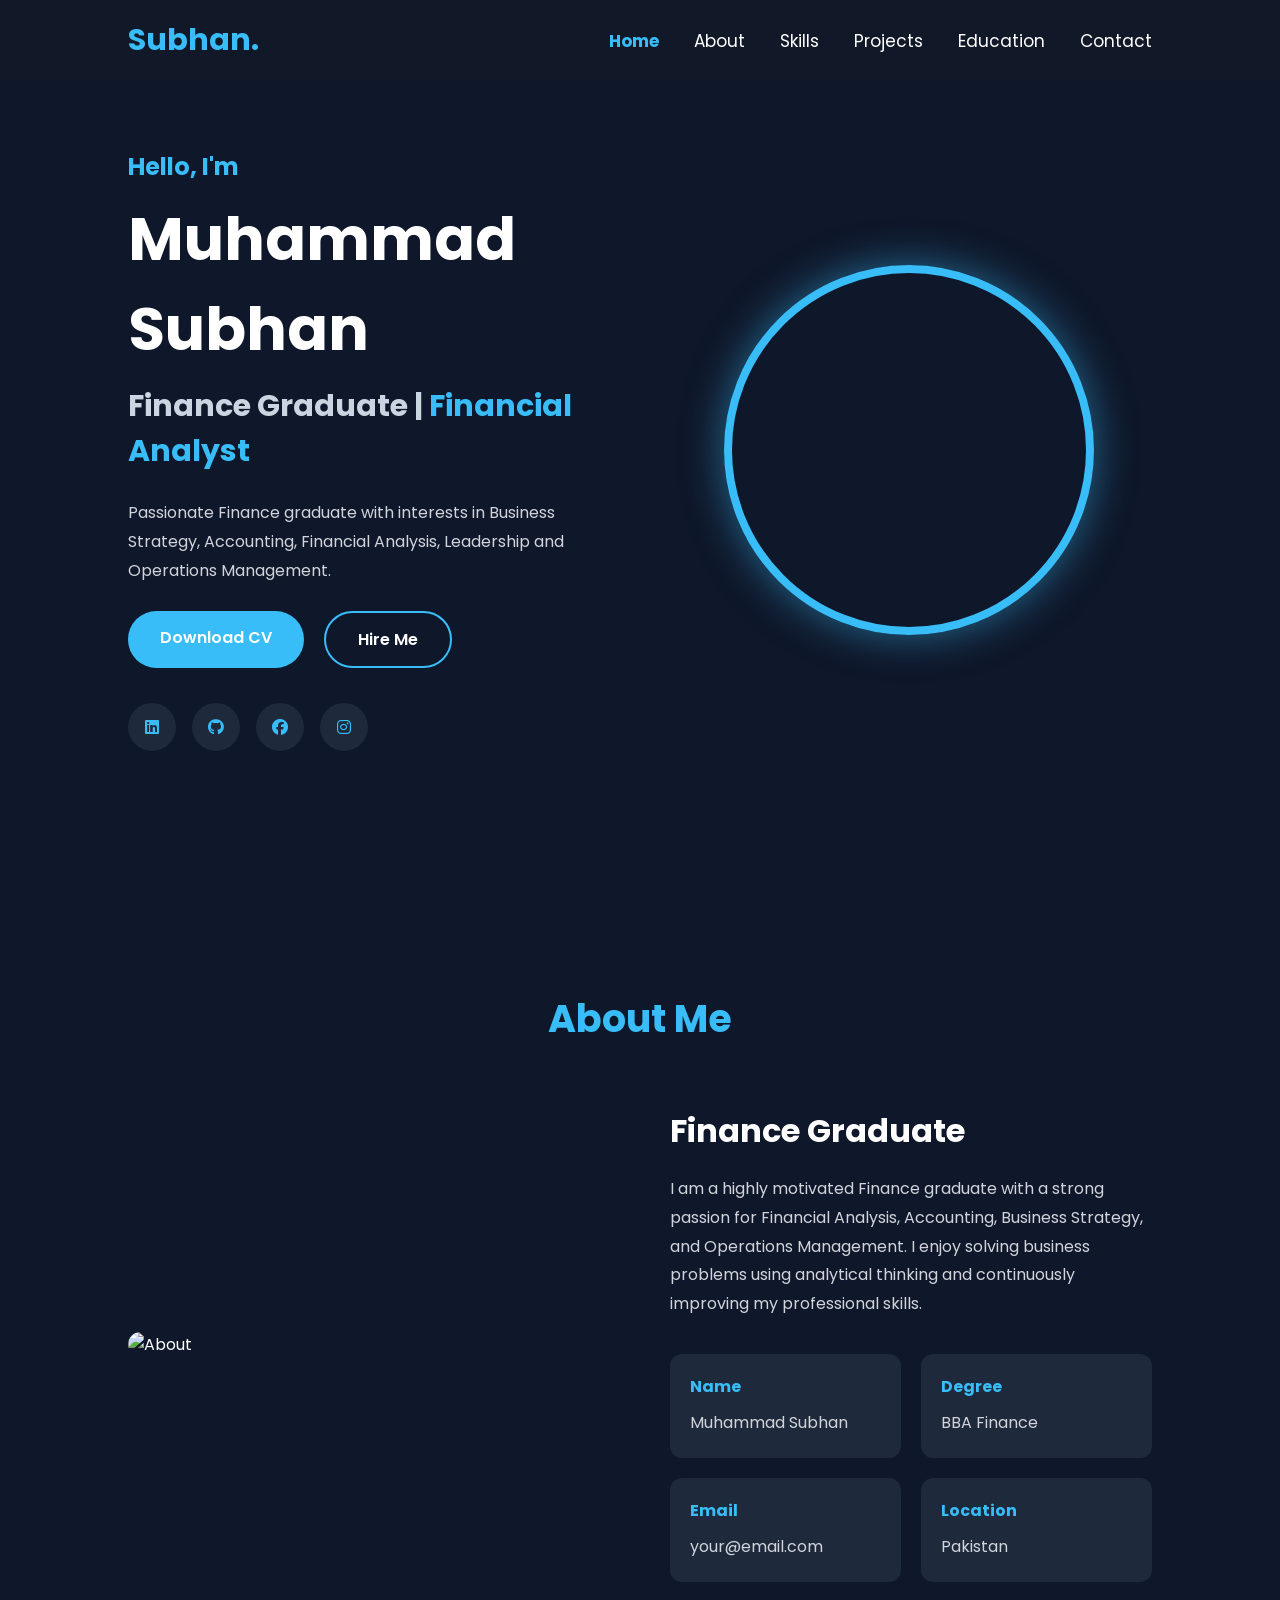
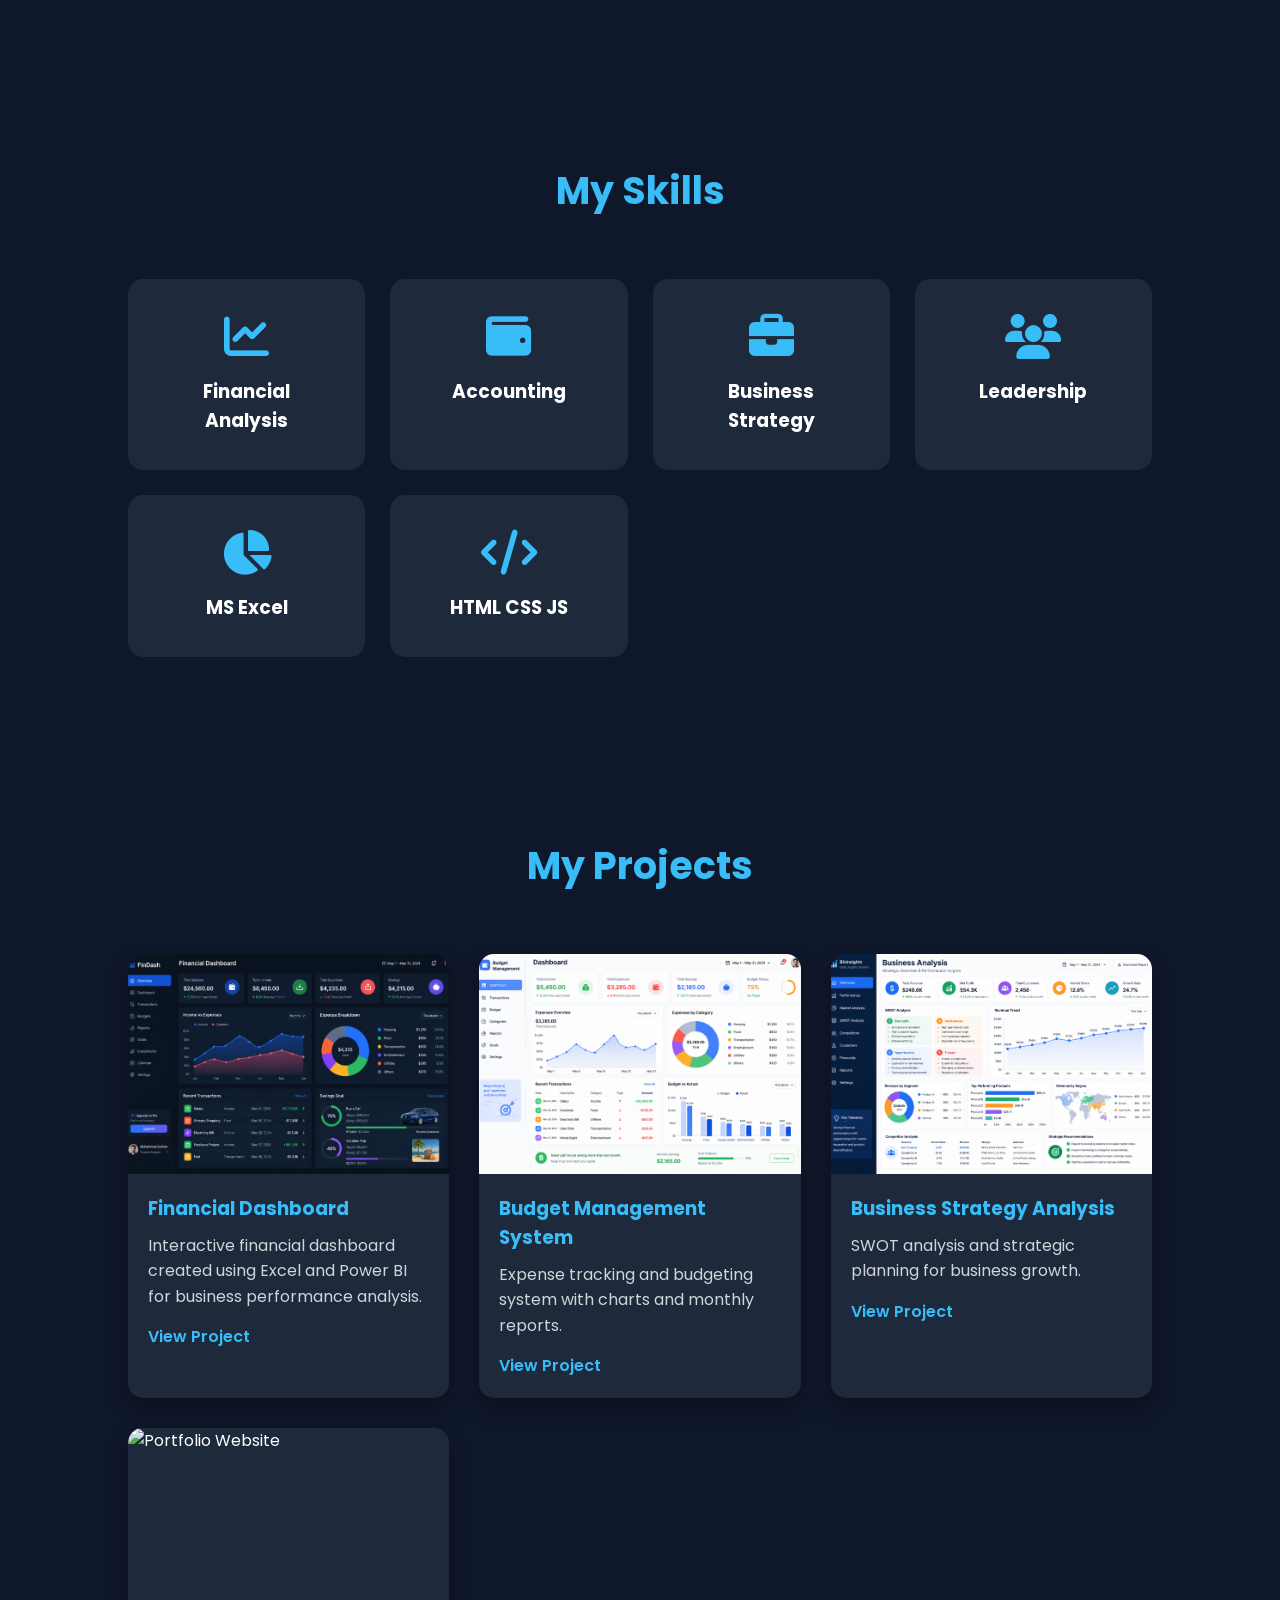
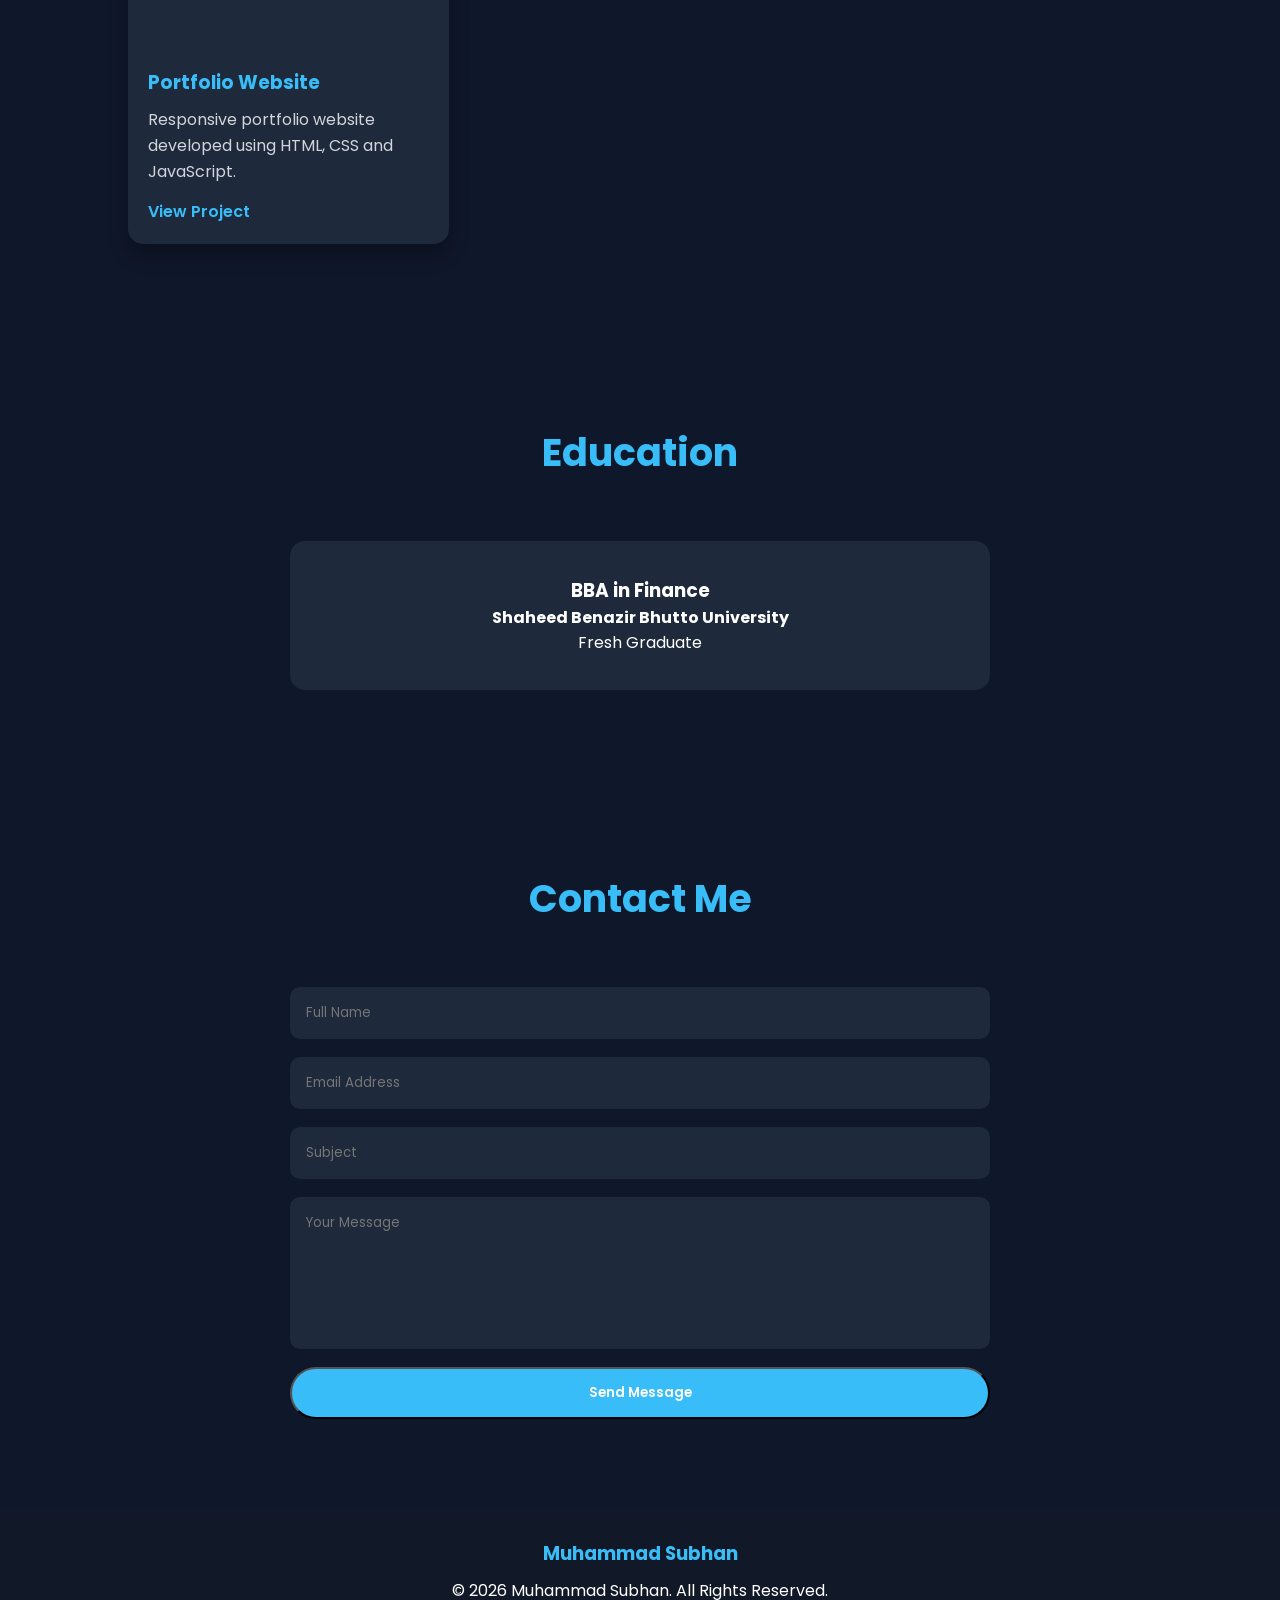
==== index.html @ 32be2cc8 "Rename index1.html to index.html" ====
<!DOCTYPE html>
<html lang="en">
<head>
    <meta charset="UTF-8">
    <meta name="viewport" content="width=device-width, initial-scale=1.0">
    <title>Muhammad Subhan | Portfolio</title>

    <!-- CSS -->
    <link rel="stylesheet" href="style.css">

    <!-- Font Awesome -->
    <link rel="stylesheet"
    href="https://cdnjs.cloudflare.com/ajax/libs/font-awesome/6.6.0/css/all.min.css">

    <!-- Google Font -->
    <link href="https://fonts.googleapis.com/css2?family=Poppins:wght@300;400;500;600;700&display=swap" rel="stylesheet">
</head>
<body>

<!--================ NAVBAR ================-->

<header>

<nav class="navbar">

<div class="logo">
<h2>Subhan.</h2>
</div>

<ul class="nav-links">

<li><a href="#home">Home</a></li>
<li><a href="#about">About</a></li>
<li><a href="#skills">Skills</a></li>
<li><a href="#projects">Projects</a></li>
<li><a href="#education">Education</a></li>
<li><a href="#contact">Contact</a></li>

</ul>

<div class="menu-btn">
<i class="fas fa-bars"></i>
</div>

</nav>

</header>

<!--================ HERO SECTION ================-->

<section class="hero" id="home">

<div class="hero-content">

<h3>Hello, I'm</h3>

<h1>Muhammad Subhan</h1>

<h2>
Finance Graduate |
<span class="typing"></span>
</h2>

<p>

Passionate Finance graduate with interests in
Business Strategy, Accounting, Financial Analysis,
Leadership and Operations Management.

</p>

<div class="hero-buttons">

<a href="#" class="btn">Download CV</a>

<a href="#contact" class="btn btn2">Hire Me</a>

</div>

<div class="social-icons">

<a href="#"><i class="fab fa-linkedin"></i></a>

<a href="#"><i class="fab fa-github"></i></a>

<a href="#"><i class="fab fa-facebook"></i></a>

<a href="#"><i class="fab fa-instagram"></i></a>

</div>

</div>

<div class="hero-image">

<img src="images/profile.png" alt="Profile">

</div>

</section>

<!--================ ABOUT ================-->

<section class="about" id="about">

<h2 class="section-title">About Me</h2>

<div class="about-container">

<div class="about-image">

<img src="images/profile.png" alt="About">

</div>

<div class="about-content">

<h3>Finance Graduate</h3>

<p>

I am a highly motivated Finance graduate with a
strong passion for Financial Analysis, Accounting,
Business Strategy, and Operations Management.
I enjoy solving business problems using analytical
thinking and continuously improving my professional skills.

</p>

<div class="about-info">

<div>

<h4>Name</h4>

<p>Muhammad Subhan</p>

</div>

<div>

<h4>Degree</h4>

<p>BBA Finance</p>

</div>

<div>

<h4>Email</h4>

<p>your@email.com</p>

</div>

<div>

<h4>Location</h4>

<p>Pakistan</p>

</div>

</div>

</div>

</div>

</section>

<!--================ SKILLS ================-->

<section class="skills" id="skills">

<h2 class="section-title">My Skills</h2>

<div class="skills-container">

<div class="skill-card">

<i class="fa-solid fa-chart-line"></i>

<h3>Financial Analysis</h3>

</div>

<div class="skill-card">

<i class="fa-solid fa-wallet"></i>

<h3>Accounting</h3>

</div>

<div class="skill-card">

<i class="fa-solid fa-briefcase"></i>

<h3>Business Strategy</h3>

</div>

<div class="skill-card">

<i class="fa-solid fa-users"></i>

<h3>Leadership</h3>

</div>

<div class="skill-card">

<i class="fa-solid fa-chart-pie"></i>

<h3>MS Excel</h3>

</div>

<div class="skill-card">

<i class="fa-solid fa-code"></i>

<h3>HTML CSS JS</h3>

</div>

</div>

</section>

<!--================ PROJECTS ================-->

<section class="projects" id="projects">

<h2 class="section-title">My Projects</h2>

<div class="project-container">

    <!-- Project 1 -->
    <div class="project-card">

        <img src="project1.png" alt="Financial Dashboard">

        <div class="project-info">
            <h3>Financial Dashboard</h3>
            <p>
                Interactive financial dashboard created using Excel and Power BI
                for business performance analysis.
            </p>

            <a href="#" target="_blank">View Project</a>
        </div>

    </div>

    <!-- Project 2 -->
    <div class="project-card">

        <img src="project2.png" alt="Budget Management">

        <div class="project-info">
            <h3>Budget Management System</h3>
            <p>
                Expense tracking and budgeting system with charts and monthly reports.
            </p>

            <a href="#" target="_blank">View Project</a>
        </div>

    </div>

    <!-- Project 3 -->
    <div class="project-card">

        <img src="project3.png" alt="Business Analysis">

        <div class="project-info">
            <h3>Business Strategy Analysis</h3>
            <p>
                SWOT analysis and strategic planning for business growth.
            </p>

            <a href="#" target="_blank">View Project</a>
        </div>

    </div>

    <!-- Project 4 -->
    <div class="project-card">

        <img src="images/project4.jpg" alt="Portfolio Website">

        <div class="project-info">
            <h3>Portfolio Website</h3>
            <p>
                Responsive portfolio website developed using HTML, CSS and JavaScript.
            </p>

            <a href="#" target="_blank">View Project</a>
        </div>

    </div>

</div>

</section>

<!--================ EDUCATION ================-->

<section class="education" id="education">

<h2 class="section-title">Education</h2>

<div class="edu-card">

<h3>BBA in Finance</h3>

<h4>Shaheed Benazir Bhutto University</h4>

<p>Fresh Graduate</p>

</div>

</section>

<!--================ CONTACT ================-->

<section class="contact" id="contact">

<h2 class="section-title">Contact Me</h2>

<div class="contact-container">

<form>

<input type="text" placeholder="Full Name" required>

<input type="email" placeholder="Email Address" required>

<input type="text" placeholder="Subject">

<textarea rows="6" placeholder="Your Message"></textarea>

<button type="submit" class="btn">Send Message</button>

</form>

</div>

</section>

<!--================ FOOTER ================-->

<footer>

<h3>Muhammad Subhan</h3>

<p>© 2026 All Rights Reserved.</p>

</footer>

<!-- JavaScript -->

<script src="script.js"></script>

</body>
</html>
---- style.css ----
/*========================
 GOOGLE FONT
=========================*/
@import url('https://fonts.googleapis.com/css2?family=Poppins:wght@300;400;500;600;700;800&display=swap');

*{
    margin:0;
    padding:0;
    box-sizing:border-box;
    font-family:'Poppins',sans-serif;
    scroll-behavior:smooth;
}

body{
    background:#0f172a;
    color:#fff;
    overflow-x:hidden;
}

img{
    width:100%;
    display:block;
}

a{
    text-decoration:none;
}

ul{
    list-style:none;
}

section{
    padding:90px 10%;
}

.section-title{
    text-align:center;
    font-size:38px;
    margin-bottom:60px;
    color:#38bdf8;
}

/*========================
 NAVBAR
=========================*/

header{
    width:100%;
    position:fixed;
    top:0;
    left:0;
    background:#111827;
    z-index:1000;
}

.navbar{
    display:flex;
    justify-content:space-between;
    align-items:center;
    padding:18px 10%;
}

.logo h2{
    color:#38bdf8;
    font-size:30px;
}

.nav-links{
    display:flex;
    gap:35px;
}

.nav-links a{
    color:#fff;
    font-size:17px;
    transition:.3s;
}

.nav-links a:hover{
    color:#38bdf8;
}

.menu-btn{
    display:none;
    font-size:25px;
    cursor:pointer;
}

/*========================
 HERO SECTION
=========================*/

.hero{
    min-height:100vh;
    display:flex;
    justify-content:space-between;
    align-items:center;
    gap:50px;
}

.hero-content{
    flex:1;
}

.hero-content h3{
    color:#38bdf8;
    font-size:24px;
}

.hero-content h1{
    font-size:60px;
    margin:10px 0;
}

.hero-content h2{
    font-size:30px;
    color:#cbd5e1;
}

.typing{
    color:#38bdf8;
}

.hero-content p{
    margin:25px 0;
    line-height:1.8;
    color:#d1d5db;
}

.hero-buttons{
    display:flex;
    gap:20px;
    margin-top:25px;
}

.btn{
    background:#38bdf8;
    color:#fff;
    padding:14px 32px;
    border-radius:40px;
    transition:.4s;
    display:inline-block;
    font-weight:600;
}

.btn:hover{
    background:#0ea5e9;
    transform:translateY(-5px);
}

.btn2{
    background:transparent;
    border:2px solid #38bdf8;
}

.btn2:hover{
    background:#38bdf8;
}

.social-icons{
    margin-top:35px;
}

.social-icons a{
    width:48px;
    height:48px;
    display:inline-flex;
    justify-content:center;
    align-items:center;
    border-radius:50%;
    background:#1e293b;
    color:#38bdf8;
    margin-right:12px;
    transition:.3s;
}

.social-icons a:hover{
    background:#38bdf8;
    color:#fff;
    transform:translateY(-6px);
}

.hero-image{
    flex:1;
    display:flex;
    justify-content:center;
}

.hero-image img{
    width:370px;
    height:370px;
    object-fit:cover;
    border-radius:50%;
    border:8px solid #38bdf8;
    box-shadow:0 0 40px rgba(56,189,248,.5);
}

/*========================
 ABOUT
=========================*/

.about-container{
    display:grid;
    grid-template-columns:1fr 1fr;
    gap:60px;
    align-items:center;
}

.about-image img{
    border-radius:20px;
}

.about-content h3{
    font-size:32px;
    margin-bottom:20px;
}

.about-content p{
    color:#d1d5db;
    line-height:1.8;
}

.about-info{
    display:grid;
    grid-template-columns:repeat(2,1fr);
    gap:20px;
    margin-top:35px;
}

.about-info div{
    background:#1e293b;
    padding:20px;
    border-radius:12px;
}

.about-info h4{
    color:#38bdf8;
    margin-bottom:10px;
}

/*========================
 SKILLS
=========================*/

.skills-container{
    display:grid;
    grid-template-columns:repeat(auto-fit,minmax(220px,1fr));
    gap:25px;
}

.skill-card{
    background:#1e293b;
    padding:35px;
    border-radius:15px;
    text-align:center;
    transition:.4s;
}

.skill-card:hover{
    transform:translateY(-10px);
    background:#38bdf8;
}

.skill-card i{
    font-size:45px;
    margin-bottom:18px;
    color:#38bdf8;
}

.skill-card:hover i,
.skill-card:hover h3{
    color:#fff;
}

/*========================
 PROJECTS
=========================*/

.project-container{
    display:grid;
    grid-template-columns:repeat(auto-fit,minmax(300px,1fr));
    gap:30px;
}

.project-card{
    background:#1e293b;
    border-radius:15px;
    overflow:hidden;
    transition:.4s;
}

.project-card:hover{
    transform:translateY(-10px);
}

.project-card img{
    height:220px;
    object-fit:cover;
}

.project-info{
    padding:20px;
}

.project-info h3{
    margin-bottom:12px;
}

.project-info p{
    color:#d1d5db;
    margin-bottom:15px;
}

.project-info a{
    color:#38bdf8;
    font-weight:600;
}

/*========================
 EDUCATION
=========================*/

.edu-card{
    max-width:700px;
    margin:auto;
    background:#1e293b;
    padding:35px;
    border-radius:15px;
    text-align:center;
}

/*========================
 CONTACT
=========================*/

.contact-container{
    max-width:700px;
    margin:auto;
}

.contact-container form{
    display:flex;
    flex-direction:column;
    gap:18px;
}

.contact-container input,
.contact-container textarea{
    padding:16px;
    border:none;
    border-radius:10px;
    background:#1e293b;
    color:#fff;
    outline:none;
}

.contact-container textarea{
    resize:none;
}

/*========================
 FOOTER
=========================*/

footer{
    background:#111827;
    padding:30px;
    text-align:center;
}

footer h3{
    color:#38bdf8;
    margin-bottom:10px;
}

/*========================
 RESPONSIVE
=========================*/

@media(max-width:991px){

.hero{
    flex-direction:column-reverse;
    text-align:center;
}

.about-container{
    grid-template-columns:1fr;
}

.hero-content h1{
    font-size:45px;
}

.nav-links{
    display:none;
}

.menu-btn{
    display:block;
}

}

@media(max-width:600px){

.hero-image img{
    width:280px;
    height:280px;
}

.hero-content h1{
    font-size:36px;
}

.hero-content h2{
    font-size:22px;
}

.section-title{
    font-size:30px;
}

.about-info{
    grid-template-columns:1fr;
}

}
/* Mobile Menu */
.nav-links.show{
    display:flex;
    flex-direction:column;
    position:absolute;
    top:70px;
    right:10%;
    background:#1e293b;
    width:220px;
    padding:20px;
    border-radius:10px;
}

/* Active Link */
.nav-links a.active{
    color:#38bdf8;
    font-weight:bold;
}

/* Scroll Animation */
.hero-content,
.hero-image,
.about-container,
.skill-card,
.project-card,
.edu-card,
.contact-container{
    opacity:0;
    transform:translateY(40px);
    transition:0.7s;
}

.show{
    opacity:1;
    transform:translateY(0);
}

/* Back To Top Button */
.top-btn{
    position:fixed;
    right:20px;
    bottom:20px;
    width:50px;
    height:50px;
    border:none;
    border-radius:50%;
    background:#38bdf8;
    color:#fff;
    font-size:22px;
    cursor:pointer;
    display:none;
    transition:.3s;
    z-index:999;
}

.top-btn:hover{
    transform:scale(1.1);
}
.project-container{
    display:grid;
    grid-template-columns:repeat(auto-fit,minmax(320px,1fr));
    gap:30px;
}

.project-card{
    background:#1e293b;
    border-radius:15px;
    overflow:hidden;
    transition:.4s;
    box-shadow:0 10px 20px rgba(0,0,0,.3);
}

.project-card:hover{
    transform:translateY(-10px);
}

.project-card img{
    width:100%;
    height:220px;
    object-fit:cover;
    transition:.5s;
}

.project-card:hover img{
    transform:scale(1.08);
}

.project-info{
    padding:20px;
}

.project-info h3{
    margin-bottom:10px;
    color:#38bdf8;
}

.project-info p{
    color:#d1d5db;
    margin-bottom:15px;
    line-height:1.6;
}

.project-info a{
    color:#38bdf8;
    font-weight:600;
}
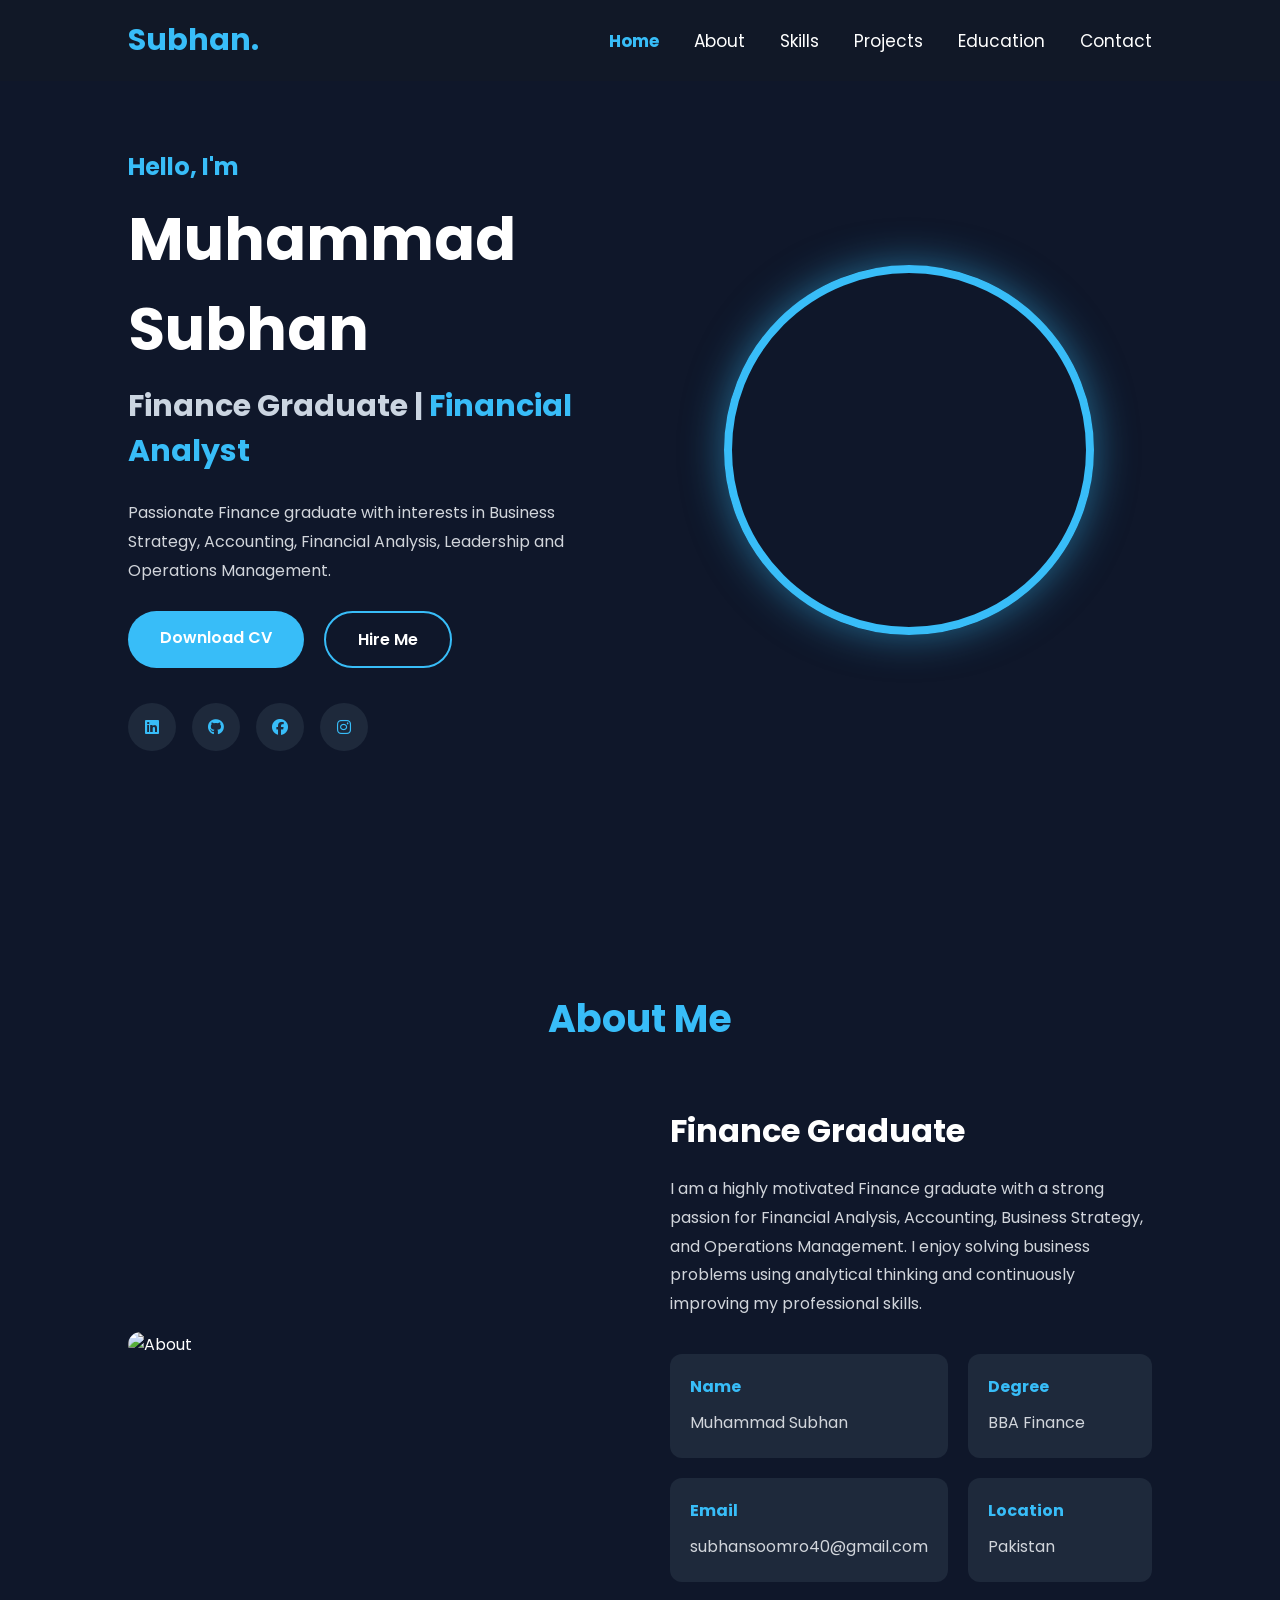
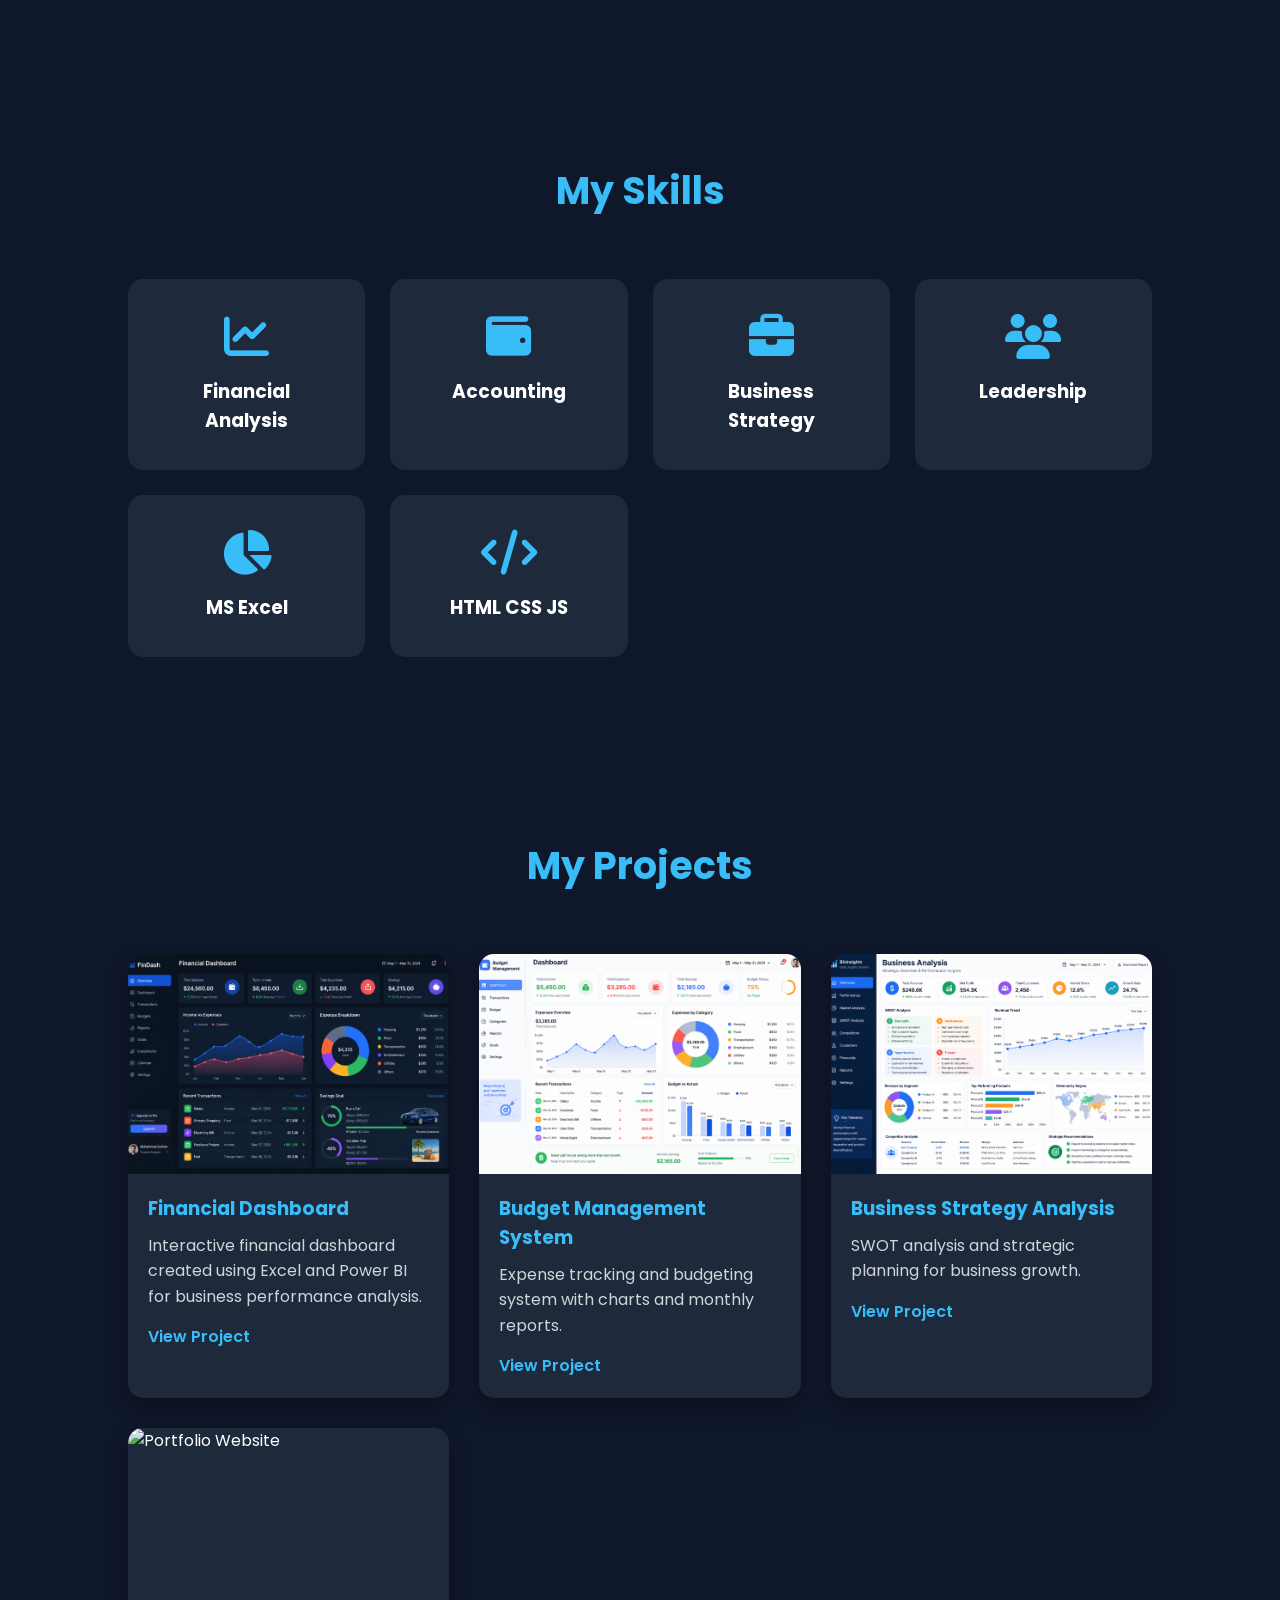
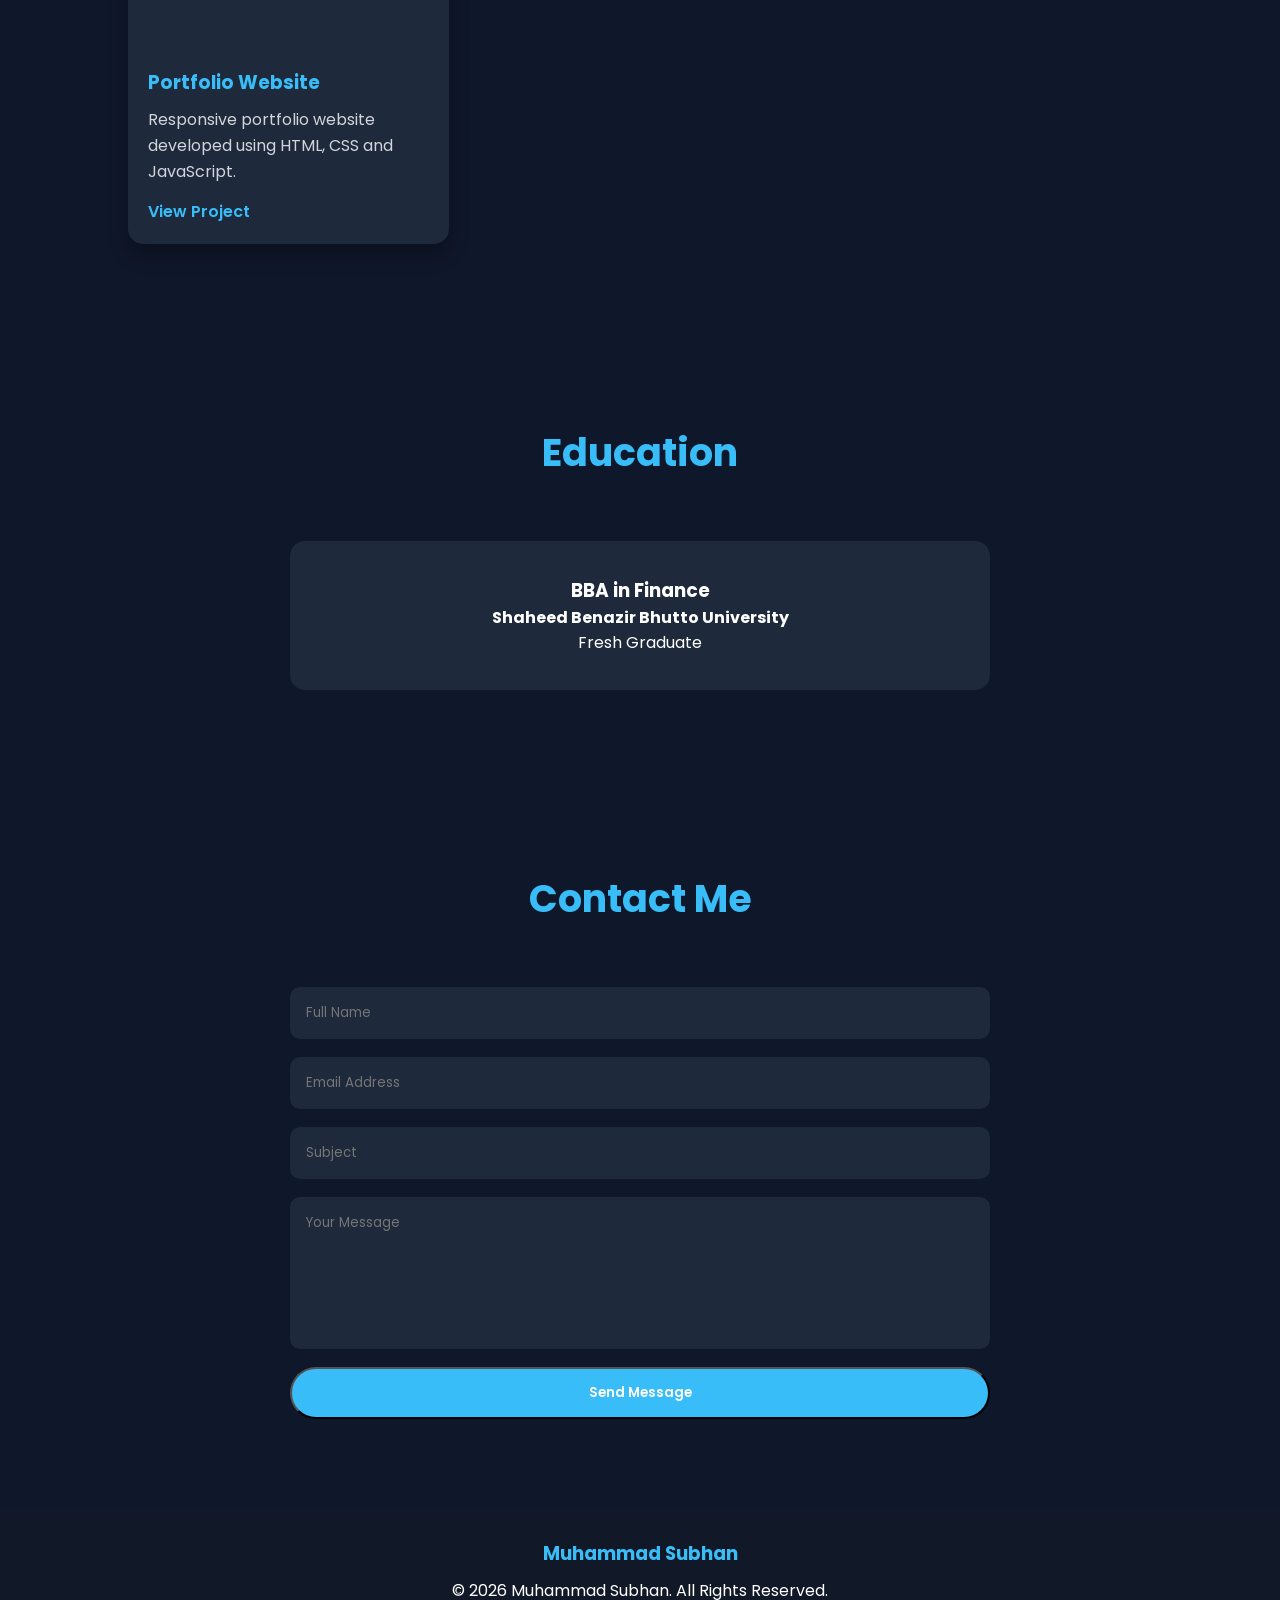
==== commit f8ca295e: "Update index.html" ====
--- a/index.html
+++ b/index.html
@@ -80,7 +80,7 @@
 
 <div class="social-icons">
 
-<a href="#"><i class="fab fa-linkedin"></i></a>
+<a href="https://linkedin.com/in/muhammad-subhan-059b952a7"><i class="fab fa-linkedin"></i></a>
 
 <a href="#"><i class="fab fa-github"></i></a>
 
@@ -150,7 +150,7 @@
 
 <h4>Email</h4>
 
-<p>your@email.com</p>
+<p>subhansoomro40@gmail.com</p>
 
 </div>
 
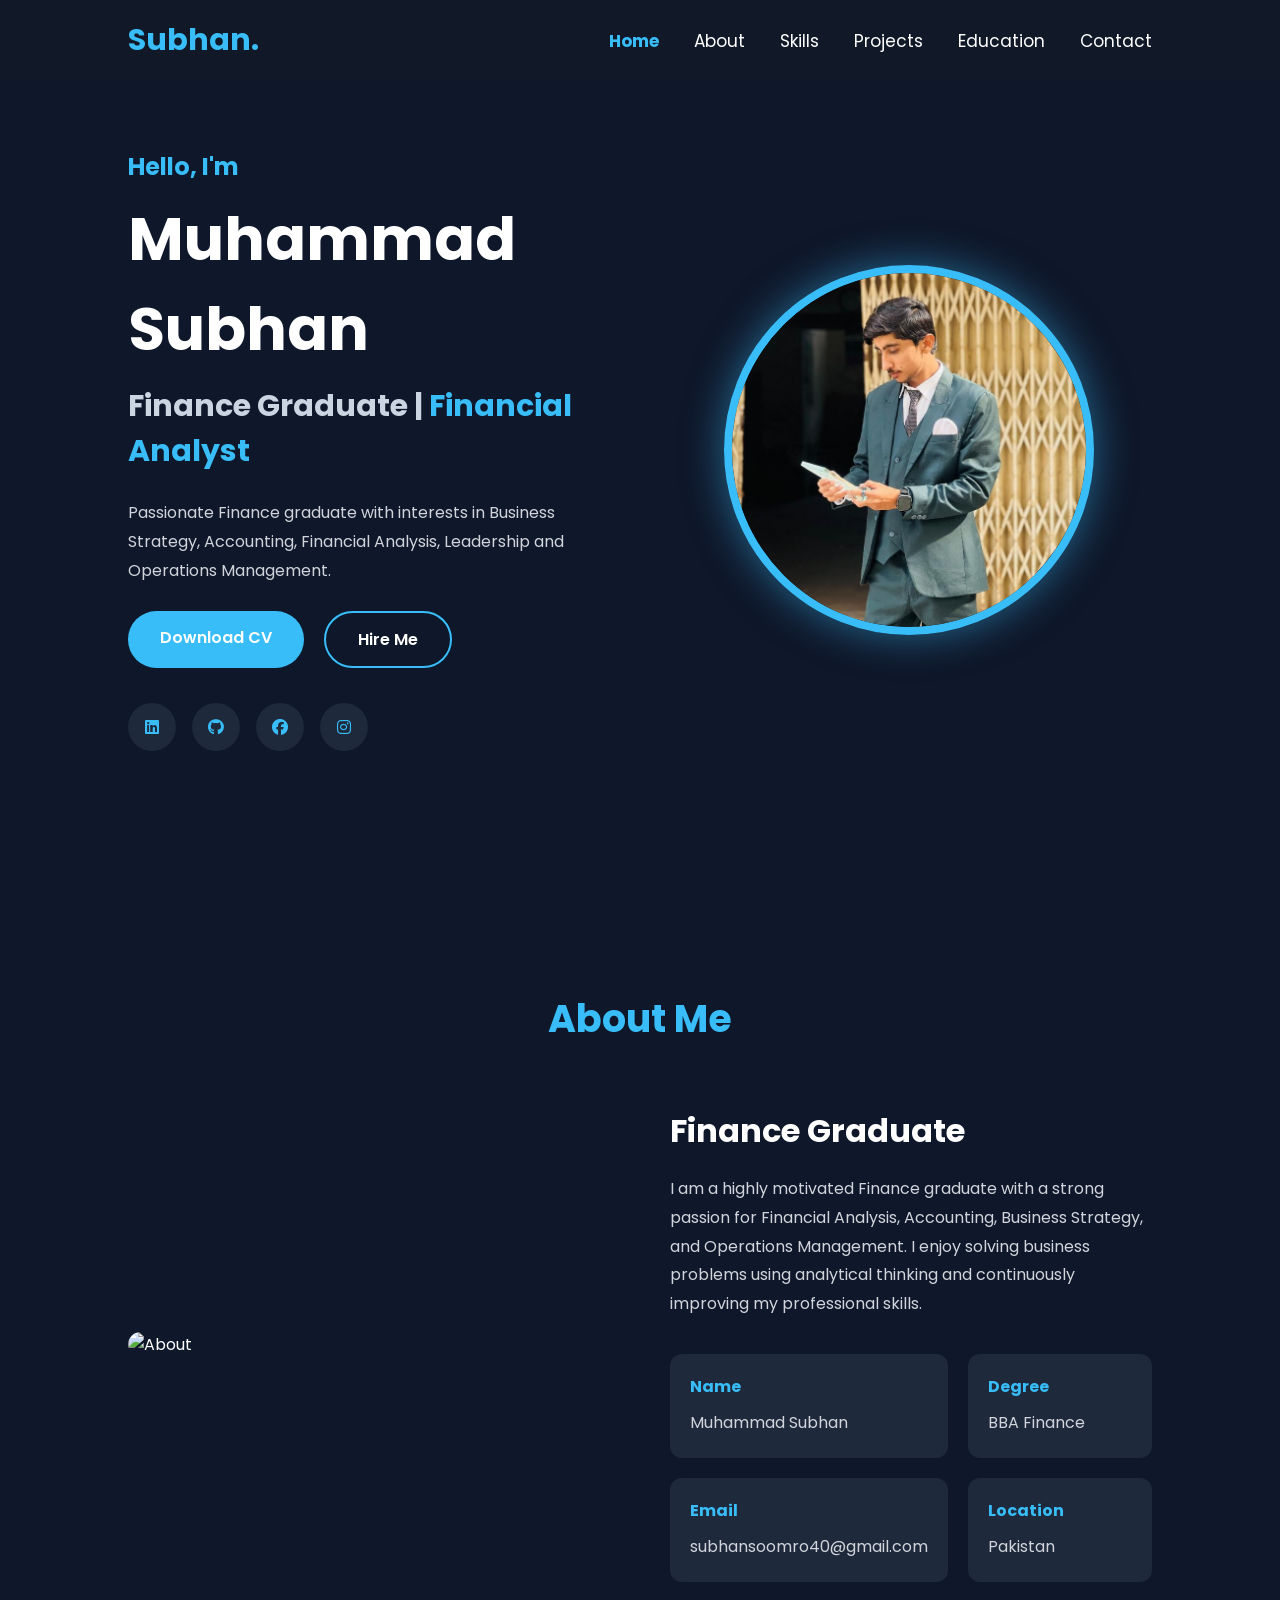
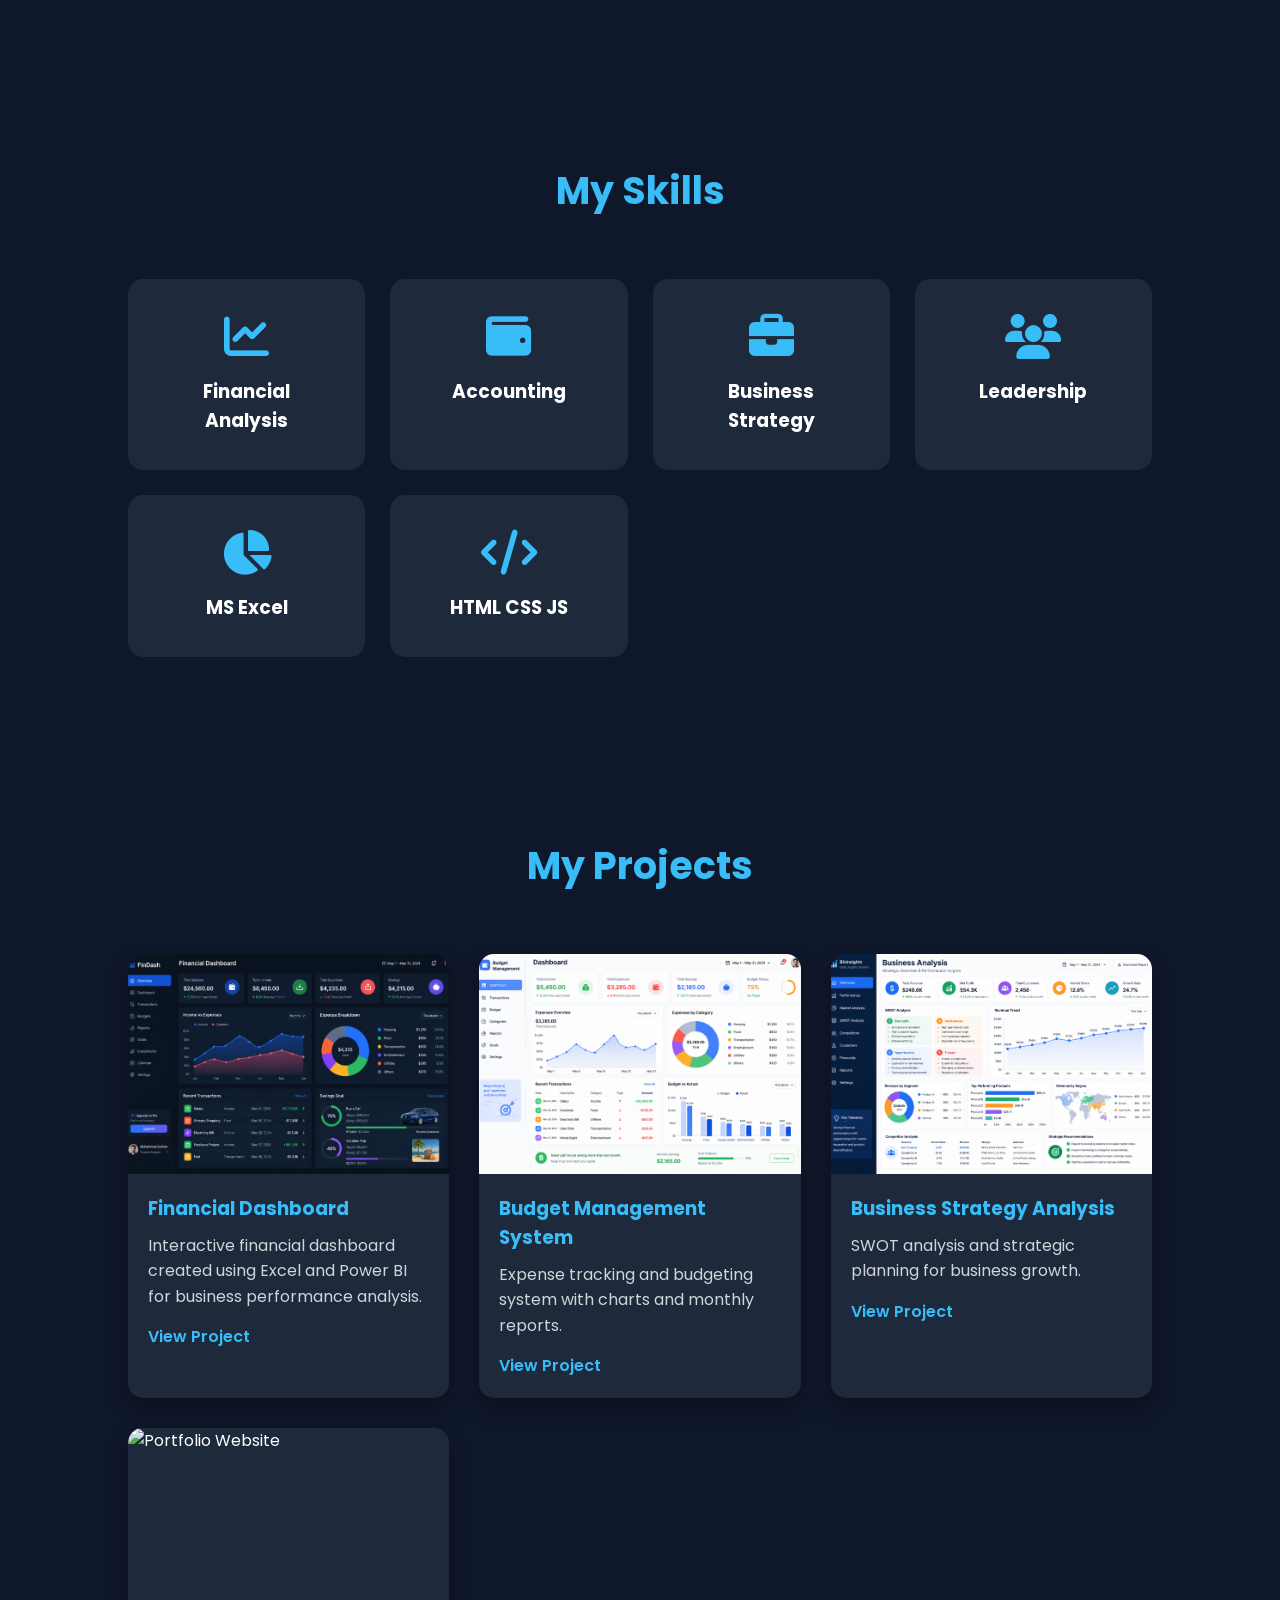
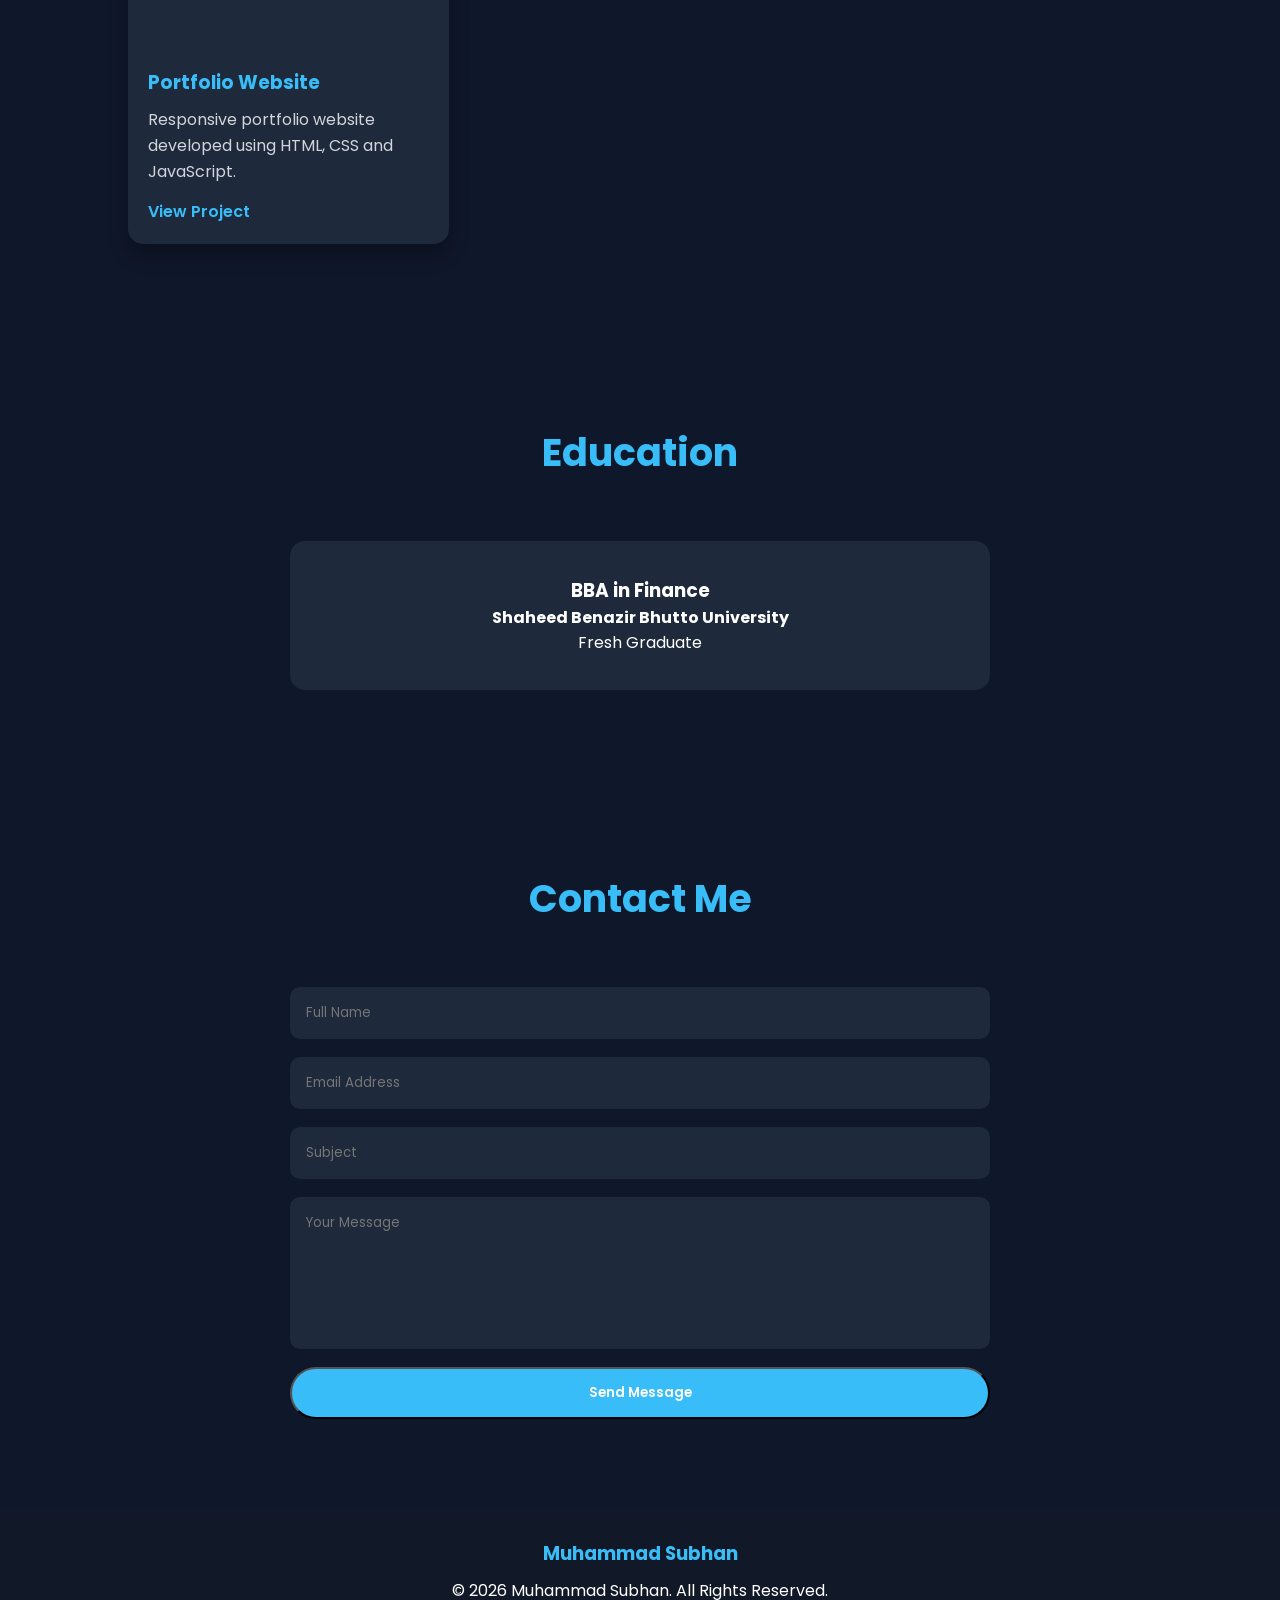
==== commit 59defaee: "Update index.html" ====
--- a/index.html
+++ b/index.html
@@ -94,7 +94,7 @@
 
 <div class="hero-image">
 
-<img src="images/profile.png" alt="Profile">
+<img src="image.jpg" alt="Profile">
 
 </div>
 
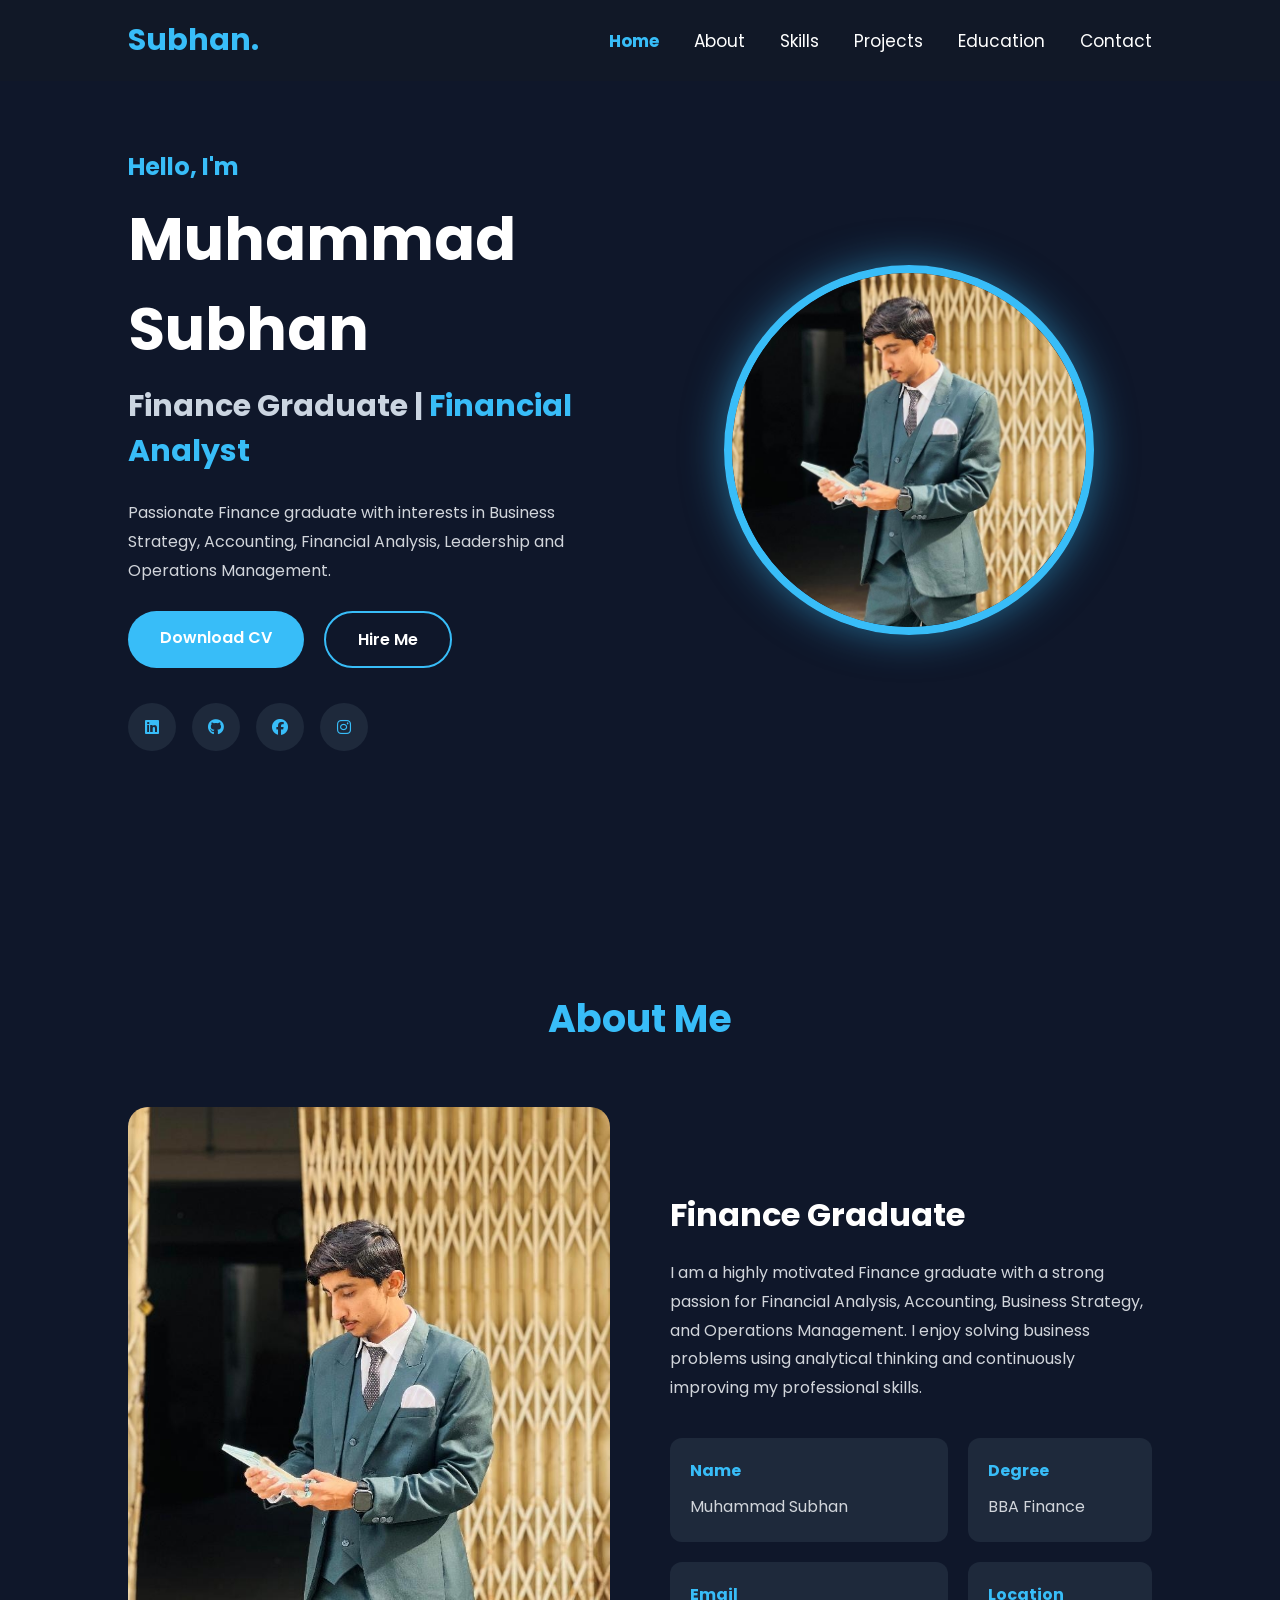
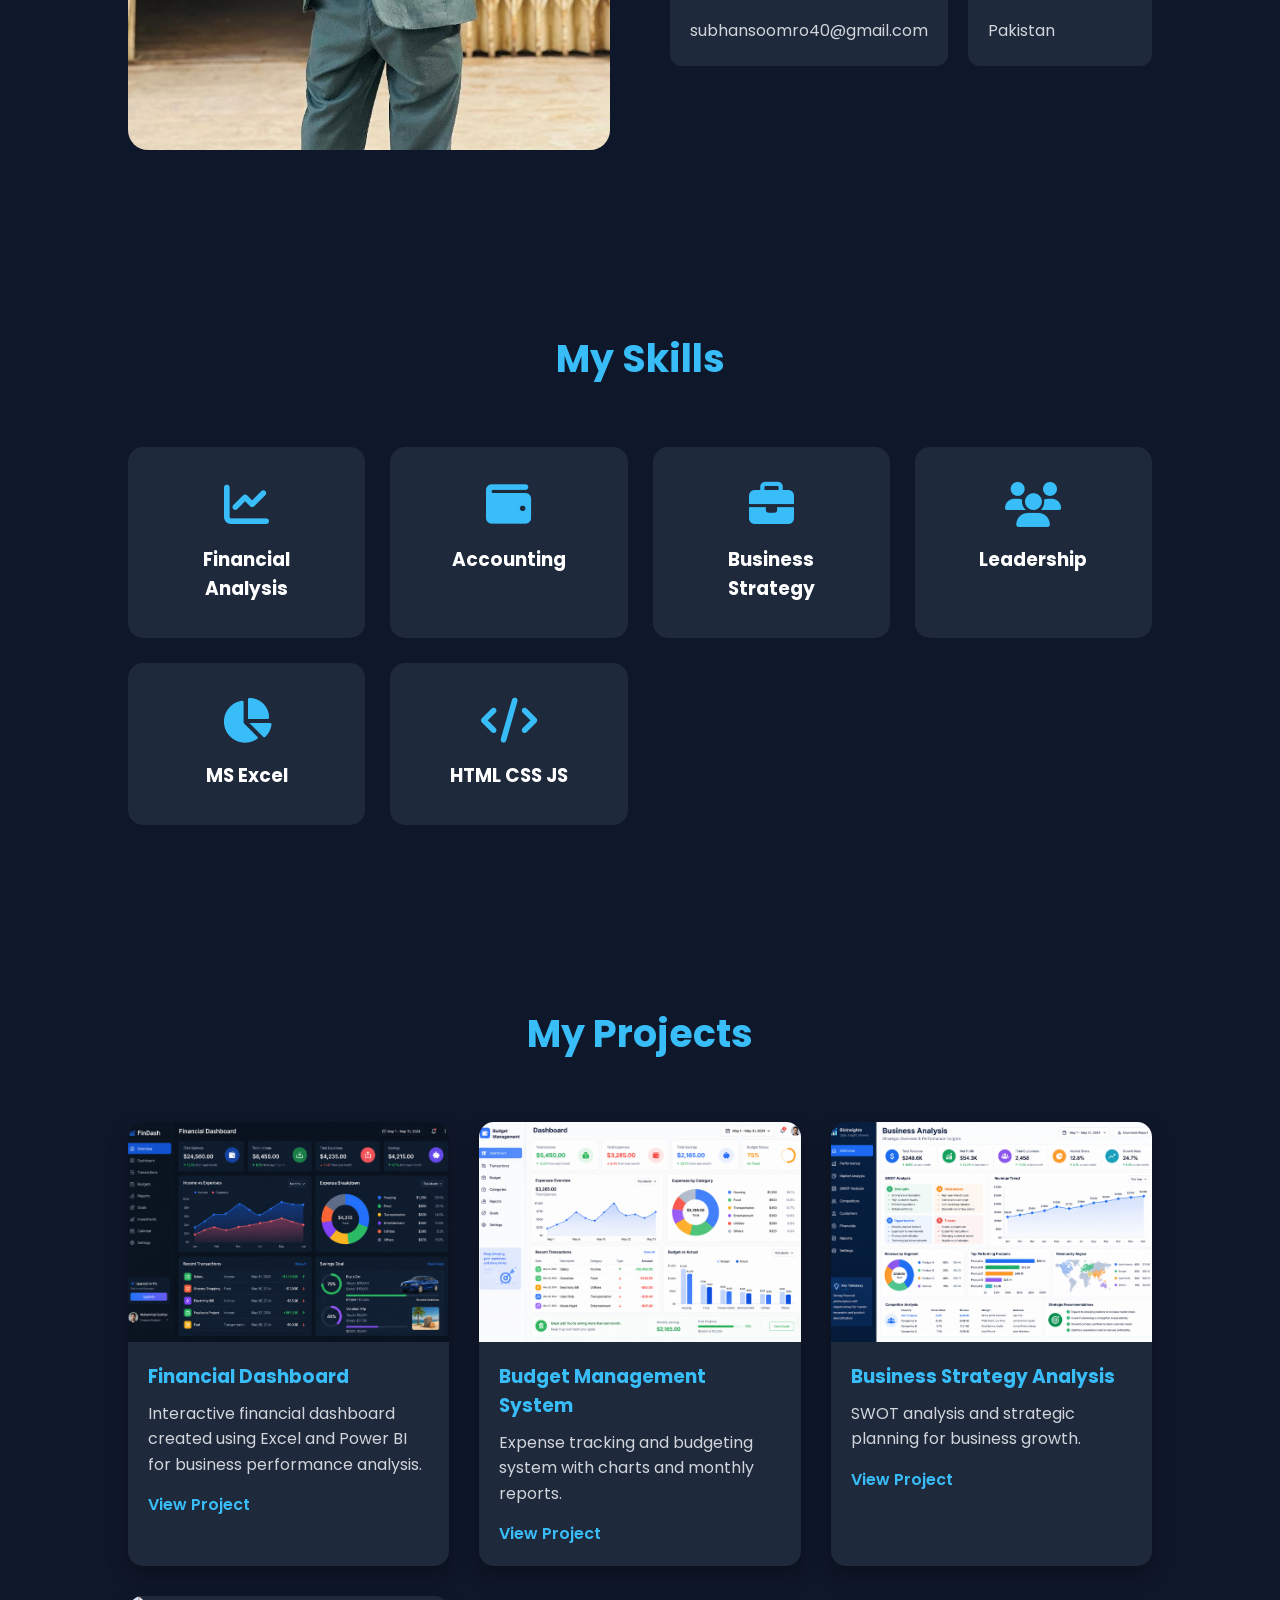
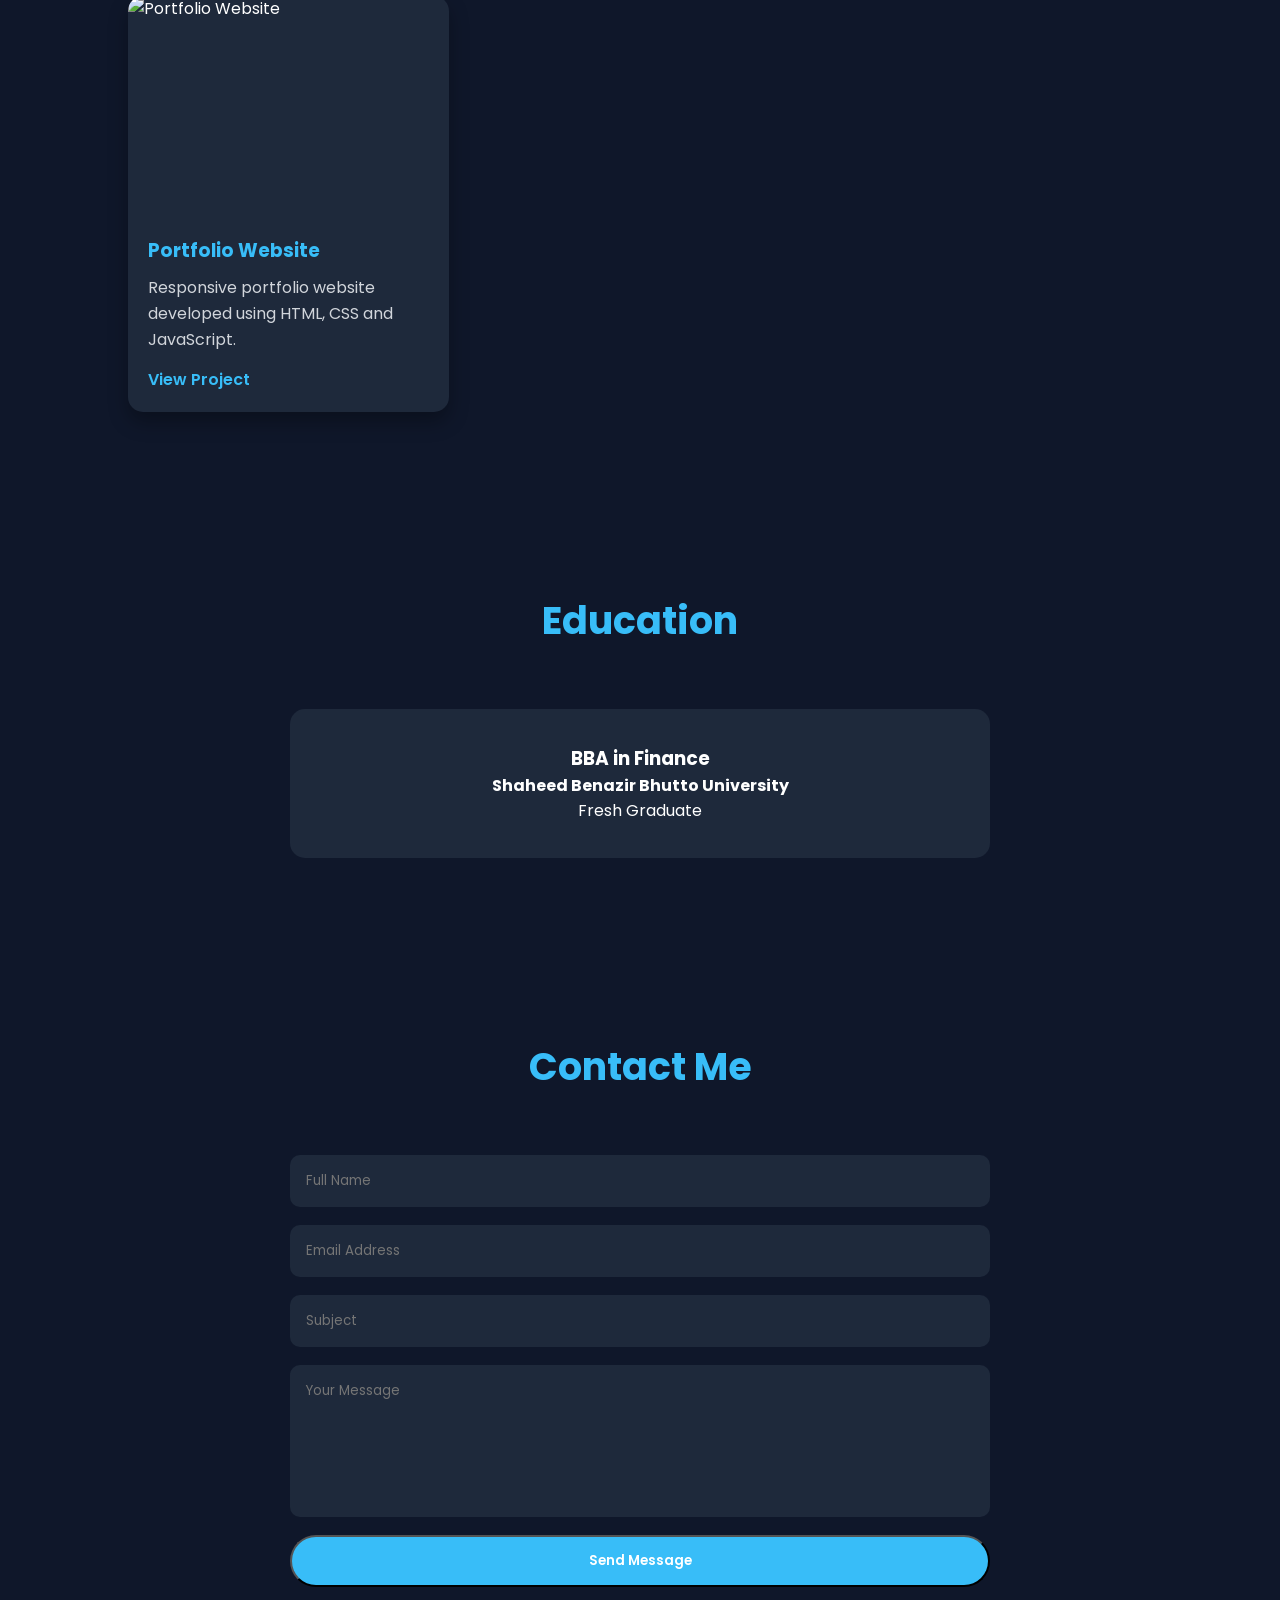
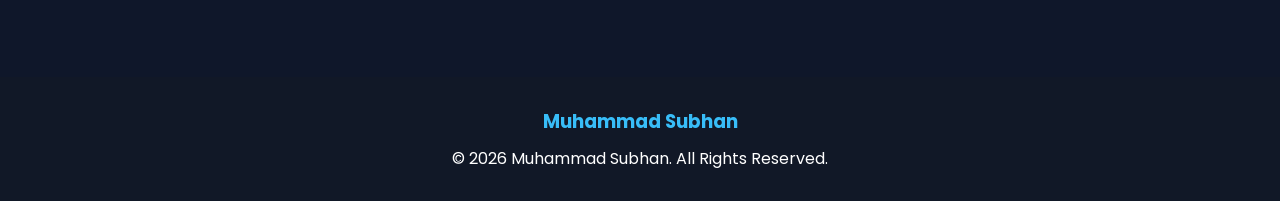
==== commit fed73239: "Update index.html" ====
--- a/index.html
+++ b/index.html
@@ -110,7 +110,7 @@
 
 <div class="about-image">
 
-<img src="images/profile.png" alt="About">
+<img src="image.jpg" alt="About">
 
 </div>
 
